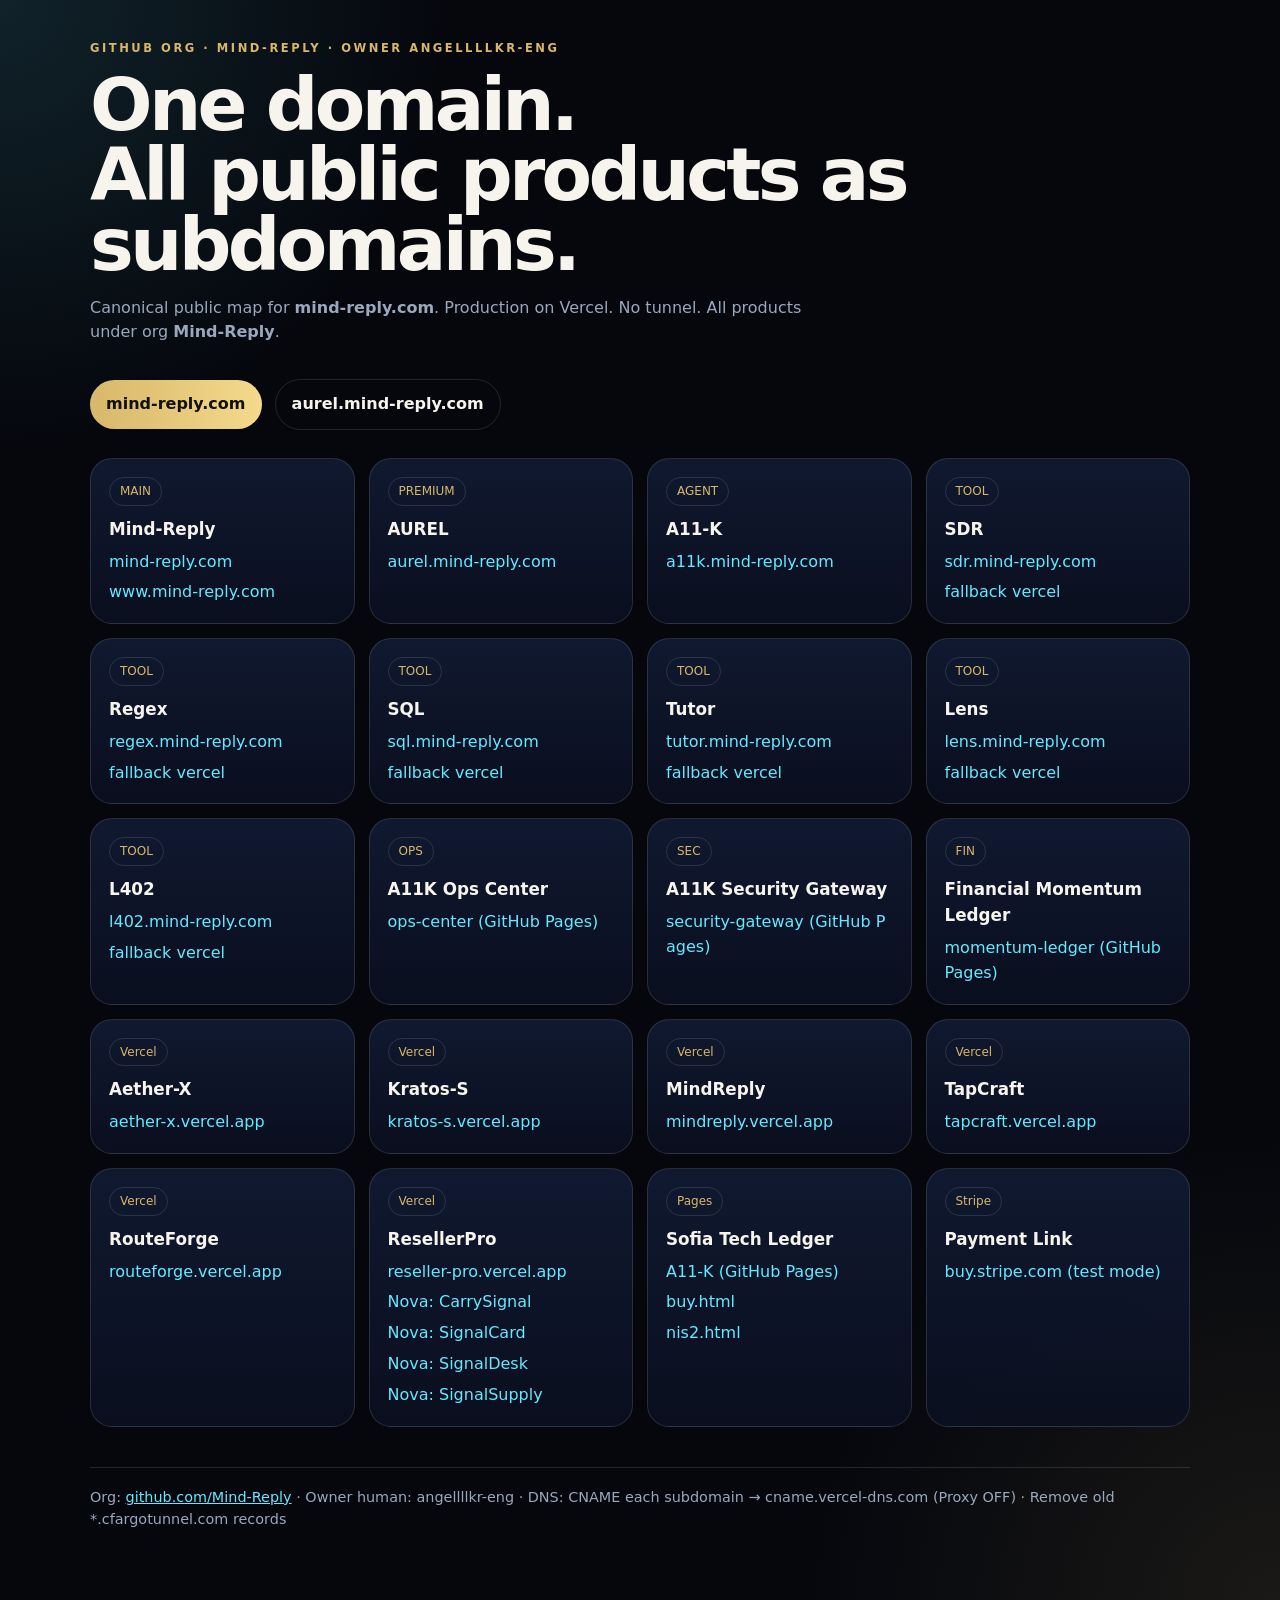
==== index.html @ 3abe85ab "Update hub index with all live deployments Added: ops-center, security-gateway, momentum-ledger (Git" ====
﻿<!doctype html>
<html lang="en">
<head>
  <meta charset="utf-8" />
  <meta name="viewport" content="width=device-width,initial-scale=1" />
  <title>Mind-Reply · Public Subdomains · Org Mind-Reply</title>
  <meta name="description" content="Mind-Reply public fleet on subdomains. Owned by angellllkr-eng under GitHub org Mind-Reply." />
  <meta name="author" content="angellllkr-eng" />
  <meta name="robots" content="index,follow" />
  <link rel="canonical" href="https://angellllkr-eng.github.io/" />
  <style>
    :root{--bg:#05070d;--text:#f6f4ed;--muted:#9aa7bd;--gold:#d8b76a;--cyan:#66e8ff;--line:rgba(255,255,255,.12)}
    *{box-sizing:border-box} body{margin:0;font-family:Inter,system-ui,sans-serif;background:radial-gradient(circle at top left,rgba(102,232,255,.12),transparent 28rem),radial-gradient(circle at bottom right,rgba(216,183,106,.1),transparent 30rem),var(--bg);color:var(--text);line-height:1.55}
    main{width:min(1100px,92vw);margin:0 auto;padding:40px 0 80px}
    .eyebrow{letter-spacing:.22em;text-transform:uppercase;color:var(--gold);font-size:.72rem;font-weight:600}
    h1{font-size:clamp(2.4rem,7vw,4.6rem);line-height:.95;letter-spacing:-.05em;margin:12px 0 10px}
    p{color:var(--muted);max-width:70ch}
    .grid{display:grid;grid-template-columns:repeat(auto-fit,minmax(240px,1fr));gap:14px;margin-top:28px}
    .card{border:1px solid var(--line);border-radius:22px;padding:18px;background:linear-gradient(180deg,rgba(17,26,51,.95),rgba(11,16,32,.9))}
    .card h3{margin:0 0 8px;font-size:1.05rem}
    .card a{color:var(--cyan);text-decoration:none;word-break:break-all;display:block;margin-top:6px}
    .badge{display:inline-block;border:1px solid var(--line);border-radius:999px;padding:4px 10px;color:var(--gold);font-size:.75rem;margin-bottom:10px}
    .cta{display:inline-flex;margin-top:18px;margin-right:8px;padding:12px 16px;border-radius:999px;background:linear-gradient(90deg,var(--gold),#f5da8c);color:#111;font-weight:800;text-decoration:none}
    footer{margin-top:40px;color:var(--muted);font-size:.9rem;border-top:1px solid var(--line);padding-top:18px}
  </style>
</head>
<body>
<main>
  <div class="eyebrow">GitHub org · Mind-Reply · Owner angellllkr-eng</div>
  <h1>One domain.<br/>All public products as subdomains.</h1>
  <p>Canonical public map for <strong>mind-reply.com</strong>. Production on Vercel. No tunnel. All products under org <strong>Mind-Reply</strong>.</p>
  <a class="cta" href="https://mind-reply.com">mind-reply.com</a>
  <a class="cta" href="https://aurel.mind-reply.com" style="background:transparent;border:1px solid var(--line);color:var(--text)">aurel.mind-reply.com</a>

  <div class="grid">
    <div class="card"><div class="badge">MAIN</div><h3>Mind-Reply</h3><a href="https://mind-reply.com">mind-reply.com</a><a href="https://www.mind-reply.com">www.mind-reply.com</a></div>
    <div class="card"><div class="badge">PREMIUM</div><h3>AUREL</h3><a href="https://aurel.mind-reply.com">aurel.mind-reply.com</a></div>
    <div class="card"><div class="badge">AGENT</div><h3>A11-K</h3><a href="https://a11k.mind-reply.com">a11k.mind-reply.com</a></div>
    <div class="card"><div class="badge">TOOL</div><h3>SDR</h3><a href="https://sdr.mind-reply.com">sdr.mind-reply.com</a><a href="https://sdr-agent-flax.vercel.app">fallback vercel</a></div>
    <div class="card"><div class="badge">TOOL</div><h3>Regex</h3><a href="https://regex.mind-reply.com">regex.mind-reply.com</a><a href="https://regex-forge.vercel.app">fallback vercel</a></div>
    <div class="card"><div class="badge">TOOL</div><h3>SQL</h3><a href="https://sql.mind-reply.com">sql.mind-reply.com</a><a href="https://sql-studio-weld.vercel.app">fallback vercel</a></div>
    <div class="card"><div class="badge">TOOL</div><h3>Tutor</h3><a href="https://tutor.mind-reply.com">tutor.mind-reply.com</a><a href="https://code-tutor-flame.vercel.app">fallback vercel</a></div>
    <div class="card"><div class="badge">TOOL</div><h3>Lens</h3><a href="https://lens.mind-reply.com">lens.mind-reply.com</a><a href="https://code-lens-henna.vercel.app">fallback vercel</a></div>
    <div class="card"><div class="badge">TOOL</div><h3>L402</h3><a href="https://l402.mind-reply.com">l402.mind-reply.com</a><a href="https://l402-skills.vercel.app">fallback vercel</a></div>
    <div class="card"><div class="badge">OPS</div><h3>A11K Ops Center</h3><a href="https://mind-reply.github.io/angellllkr-eng.github.io/ops-center/">ops-center (GitHub Pages)</a></div>
    <div class="card"><div class="badge">SEC</div><h3>A11K Security Gateway</h3><a href="https://mind-reply.github.io/angellllkr-eng.github.io/security-gateway/">security-gateway (GitHub Pages)</a></div>
    <div class="card"><div class="badge">FIN</div><h3>Financial Momentum Ledger</h3><a href="https://mind-reply.github.io/angellllkr-eng.github.io/momentum-ledger/">momentum-ledger (GitHub Pages)</a></div>
    <div class="card"><div class="badge">Vercel</div><h3>Aether-X</h3><a href="https://aether-x.vercel.app">aether-x.vercel.app</a></div>
    <div class="card"><div class="badge">Vercel</div><h3>Kratos-S</h3><a href="https://kratos-s.vercel.app">kratos-s.vercel.app</a></div>
    <div class="card"><div class="badge">Vercel</div><h3>MindReply</h3><a href="https://mindreply.vercel.app">mindreply.vercel.app</a></div>
    <div class="card"><div class="badge">Vercel</div><h3>TapCraft</h3><a href="https://tapcraft.vercel.app">tapcraft.vercel.app</a></div>
    <div class="card"><div class="badge">Vercel</div><h3>RouteForge</h3><a href="https://routeforge.vercel.app">routeforge.vercel.app</a></div>
    <div class="card"><div class="badge">Vercel</div><h3>ResellerPro</h3><a href="https://reseller-pro.vercel.app">reseller-pro.vercel.app</a><a href="https://reseller-pro.vercel.app/nova/carrysignal.html">Nova: CarrySignal</a><a href="https://reseller-pro.vercel.app/nova/signalcard.html">Nova: SignalCard</a><a href="https://reseller-pro.vercel.app/nova/signaldesk.html">Nova: SignalDesk</a><a href="https://reseller-pro.vercel.app/nova/signalsupply.html">Nova: SignalSupply</a></div>
    <div class="card"><div class="badge">Pages</div><h3>Sofia Tech Ledger</h3><a href="https://mind-reply.github.io/A11-K/">A11-K (GitHub Pages)</a><a href="https://mind-reply.github.io/A11-K/buy.html">buy.html</a><a href="https://mind-reply.github.io/A11-K/nis2.html">nis2.html</a></div>
    <div class="card"><div class="badge">Stripe</div><h3>Payment Link</h3><a href="https://buy.stripe.com/00w9ANbQYfgkcyk3Gq63K07">buy.stripe.com (test mode)</a></div>
  </div>

  <footer>
    Org: <a href="https://github.com/Mind-Reply" style="color:var(--cyan)">github.com/Mind-Reply</a> ·
    Owner human: angellllkr-eng ·
    DNS: CNAME each subdomain → cname.vercel-dns.com (Proxy OFF) ·
    Remove old *.cfargotunnel.com records
  </footer>
</main>
  <script src="./cs/mr-cs-widget.js" data-brand="mind-reply" data-title="Mind-Reply Concierge · 24/7" data-accent="#d8b76a"></script>
</body>
</html>
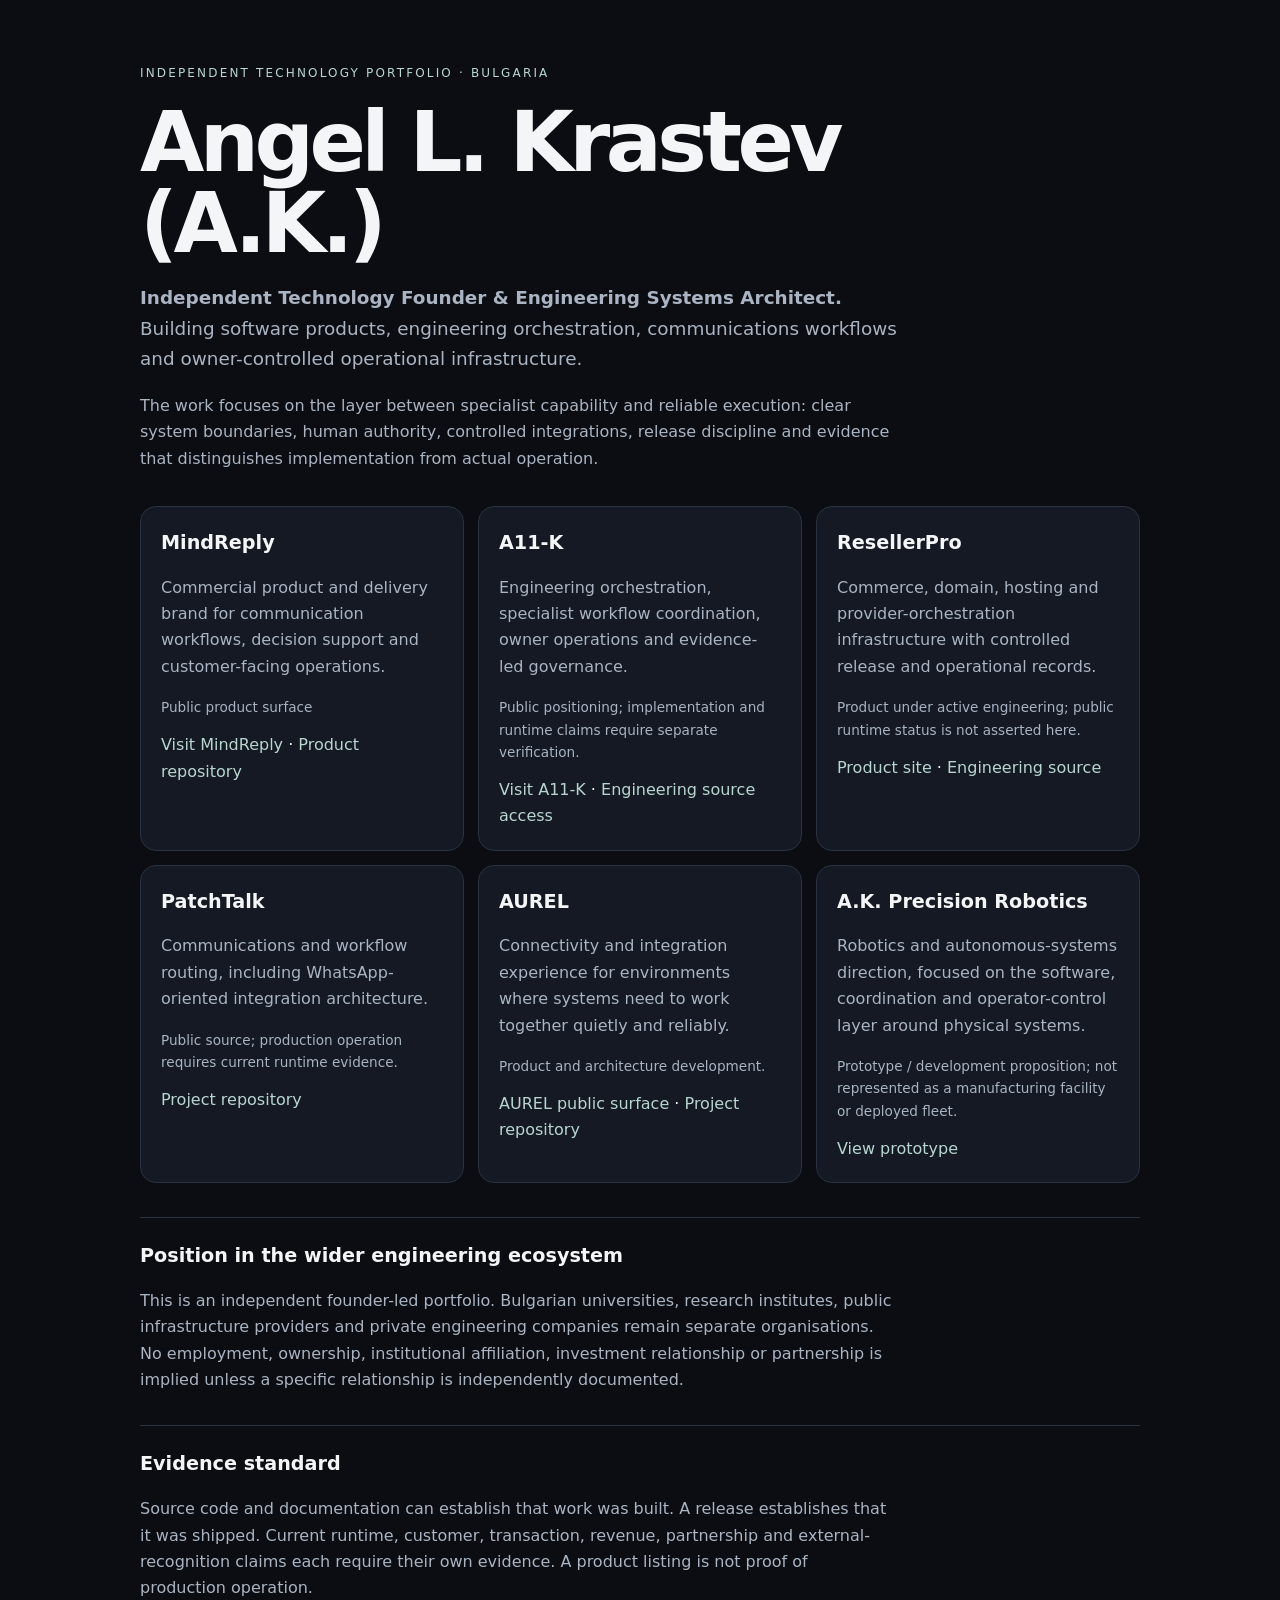
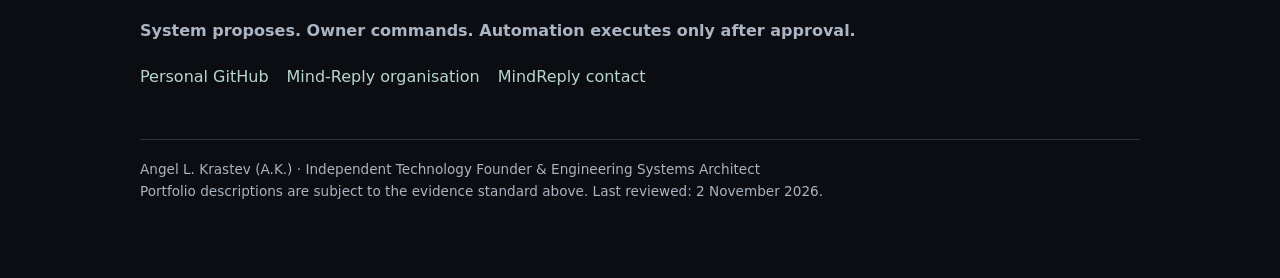
==== commit 78c0d4b7: "Update public founder portfolio and evidence-led positioning" ====
--- a/index.html
+++ b/index.html
@@ -1,68 +1,100 @@
-﻿<!doctype html>
+<!doctype html>
 <html lang="en">
 <head>
-  <meta charset="utf-8" />
-  <meta name="viewport" content="width=device-width,initial-scale=1" />
-  <title>Mind-Reply · Public Subdomains · Org Mind-Reply</title>
-  <meta name="description" content="Mind-Reply public fleet on subdomains. Owned by angellllkr-eng under GitHub org Mind-Reply." />
-  <meta name="author" content="angellllkr-eng" />
-  <meta name="robots" content="index,follow" />
-  <link rel="canonical" href="https://angellllkr-eng.github.io/" />
+  <meta charset="utf-8">
+  <meta name="viewport" content="width=device-width,initial-scale=1">
+  <title>Angel L. Krastev (A.K.) | Technology Founder & Engineering Systems Architect</title>
+  <meta name="description" content="Public portfolio of Angel L. Krastev (A.K.), an independent technology founder building software products, engineering orchestration and controlled operational systems from Bulgaria.">
+  <meta name="author" content="Angel L. Krastev">
+  <meta name="robots" content="index,follow">
+  <link rel="canonical" href="https://mind-reply.github.io/angellllkr-eng.github.io/">
   <style>
-    :root{--bg:#05070d;--text:#f6f4ed;--muted:#9aa7bd;--gold:#d8b76a;--cyan:#66e8ff;--line:rgba(255,255,255,.12)}
-    *{box-sizing:border-box} body{margin:0;font-family:Inter,system-ui,sans-serif;background:radial-gradient(circle at top left,rgba(102,232,255,.12),transparent 28rem),radial-gradient(circle at bottom right,rgba(216,183,106,.1),transparent 30rem),var(--bg);color:var(--text);line-height:1.55}
-    main{width:min(1100px,92vw);margin:0 auto;padding:40px 0 80px}
-    .eyebrow{letter-spacing:.22em;text-transform:uppercase;color:var(--gold);font-size:.72rem;font-weight:600}
-    h1{font-size:clamp(2.4rem,7vw,4.6rem);line-height:.95;letter-spacing:-.05em;margin:12px 0 10px}
-    p{color:var(--muted);max-width:70ch}
-    .grid{display:grid;grid-template-columns:repeat(auto-fit,minmax(240px,1fr));gap:14px;margin-top:28px}
-    .card{border:1px solid var(--line);border-radius:22px;padding:18px;background:linear-gradient(180deg,rgba(17,26,51,.95),rgba(11,16,32,.9))}
-    .card h3{margin:0 0 8px;font-size:1.05rem}
-    .card a{color:var(--cyan);text-decoration:none;word-break:break-all;display:block;margin-top:6px}
-    .badge{display:inline-block;border:1px solid var(--line);border-radius:999px;padding:4px 10px;color:var(--gold);font-size:.75rem;margin-bottom:10px}
-    .cta{display:inline-flex;margin-top:18px;margin-right:8px;padding:12px 16px;border-radius:999px;background:linear-gradient(90deg,var(--gold),#f5da8c);color:#111;font-weight:800;text-decoration:none}
-    footer{margin-top:40px;color:var(--muted);font-size:.9rem;border-top:1px solid var(--line);padding-top:18px}
+    :root{color-scheme:dark;--bg:#0b0d12;--panel:#141923;--line:#293241;--text:#f3f5f7;--muted:#aab4c2;--accent:#b9d5d0}
+    *{box-sizing:border-box}body{margin:0;background:var(--bg);color:var(--text);font:16px/1.65 Inter,system-ui,sans-serif}
+    main{width:min(1000px,92vw);margin:auto;padding:64px 0 76px}
+    .eyebrow{font-size:.75rem;letter-spacing:.18em;text-transform:uppercase;color:var(--accent)}
+    h1{font-size:clamp(2.5rem,7vw,5.2rem);line-height:.98;letter-spacing:-.055em;margin:18px 0}
+    h2{font-size:1.2rem;margin:0 0 10px}p{color:var(--muted);max-width:74ch}
+    .lead{font-size:1.15rem;max-width:760px}
+    .grid{display:grid;grid-template-columns:repeat(auto-fit,minmax(260px,1fr));gap:14px;margin:34px 0}
+    article{background:var(--panel);border:1px solid var(--line);border-radius:16px;padding:20px}
+    a{color:var(--accent);text-decoration:none}a:hover{text-decoration:underline}
+    .meta{font-size:.85rem;color:var(--muted)}.rule{border-top:1px solid var(--line);padding-top:22px;margin-top:32px}
+    .links{display:flex;flex-wrap:wrap;gap:18px;margin-top:20px}
+    footer{border-top:1px solid var(--line);margin-top:48px;padding-top:18px;color:var(--muted);font-size:.85rem}
   </style>
 </head>
 <body>
 <main>
-  <div class="eyebrow">GitHub org · Mind-Reply · Owner angellllkr-eng</div>
-  <h1>One domain.<br/>All public products as subdomains.</h1>
-  <p>Canonical public map for <strong>mind-reply.com</strong>. Production on Vercel. No tunnel. All products under org <strong>Mind-Reply</strong>.</p>
-  <a class="cta" href="https://mind-reply.com">mind-reply.com</a>
-  <a class="cta" href="https://aurel.mind-reply.com" style="background:transparent;border:1px solid var(--line);color:var(--text)">aurel.mind-reply.com</a>
+  <div class="eyebrow">Independent technology portfolio · Bulgaria</div>
+  <h1>Angel L. Krastev<br>(A.K.)</h1>
+  <p class="lead"><strong>Independent Technology Founder &amp; Engineering Systems Architect.</strong> Building software products, engineering orchestration, communications workflows and owner-controlled operational infrastructure.</p>
+  <p>The work focuses on the layer between specialist capability and reliable execution: clear system boundaries, human authority, controlled integrations, release discipline and evidence that distinguishes implementation from actual operation.</p>
 
-  <div class="grid">
-    <div class="card"><div class="badge">MAIN</div><h3>Mind-Reply</h3><a href="https://mind-reply.com">mind-reply.com</a><a href="https://www.mind-reply.com">www.mind-reply.com</a></div>
-    <div class="card"><div class="badge">PREMIUM</div><h3>AUREL</h3><a href="https://aurel.mind-reply.com">aurel.mind-reply.com</a></div>
-    <div class="card"><div class="badge">AGENT</div><h3>A11-K</h3><a href="https://a11k.mind-reply.com">a11k.mind-reply.com</a></div>
-    <div class="card"><div class="badge">TOOL</div><h3>SDR</h3><a href="https://sdr.mind-reply.com">sdr.mind-reply.com</a><a href="https://sdr-agent-flax.vercel.app">fallback vercel</a></div>
-    <div class="card"><div class="badge">TOOL</div><h3>Regex</h3><a href="https://regex.mind-reply.com">regex.mind-reply.com</a><a href="https://regex-forge.vercel.app">fallback vercel</a></div>
-    <div class="card"><div class="badge">TOOL</div><h3>SQL</h3><a href="https://sql.mind-reply.com">sql.mind-reply.com</a><a href="https://sql-studio-weld.vercel.app">fallback vercel</a></div>
-    <div class="card"><div class="badge">TOOL</div><h3>Tutor</h3><a href="https://tutor.mind-reply.com">tutor.mind-reply.com</a><a href="https://code-tutor-flame.vercel.app">fallback vercel</a></div>
-    <div class="card"><div class="badge">TOOL</div><h3>Lens</h3><a href="https://lens.mind-reply.com">lens.mind-reply.com</a><a href="https://code-lens-henna.vercel.app">fallback vercel</a></div>
-    <div class="card"><div class="badge">TOOL</div><h3>L402</h3><a href="https://l402.mind-reply.com">l402.mind-reply.com</a><a href="https://l402-skills.vercel.app">fallback vercel</a></div>
-    <div class="card"><div class="badge">OPS</div><h3>A11K Ops Center</h3><a href="https://mind-reply.github.io/angellllkr-eng.github.io/ops-center/">ops-center (GitHub Pages)</a></div>
-    <div class="card"><div class="badge">SEC</div><h3>A11K Security Gateway</h3><a href="https://mind-reply.github.io/angellllkr-eng.github.io/security-gateway/">security-gateway (GitHub Pages)</a></div>
-    <div class="card"><div class="badge">FIN</div><h3>Financial Momentum Ledger</h3><a href="https://mind-reply.github.io/angellllkr-eng.github.io/momentum-ledger/">momentum-ledger (GitHub Pages)</a></div>
-    <div class="card"><div class="badge">Vercel</div><h3>Aether-X</h3><a href="https://aether-x.vercel.app">aether-x.vercel.app</a></div>
-    <div class="card"><div class="badge">Vercel</div><h3>Kratos-S</h3><a href="https://kratos-s.vercel.app">kratos-s.vercel.app</a></div>
-    <div class="card"><div class="badge">Vercel</div><h3>MindReply</h3><a href="https://mindreply.vercel.app">mindreply.vercel.app</a></div>
-    <div class="card"><div class="badge">Vercel</div><h3>TapCraft</h3><a href="https://tapcraft.vercel.app">tapcraft.vercel.app</a></div>
-    <div class="card"><div class="badge">Vercel</div><h3>RouteForge</h3><a href="https://routeforge.vercel.app">routeforge.vercel.app</a></div>
-    <div class="card"><div class="badge">Vercel</div><h3>ResellerPro</h3><a href="https://reseller-pro.vercel.app">reseller-pro.vercel.app</a><a href="https://reseller-pro.vercel.app/nova/carrysignal.html">Nova: CarrySignal</a><a href="https://reseller-pro.vercel.app/nova/signalcard.html">Nova: SignalCard</a><a href="https://reseller-pro.vercel.app/nova/signaldesk.html">Nova: SignalDesk</a><a href="https://reseller-pro.vercel.app/nova/signalsupply.html">Nova: SignalSupply</a></div>
-    <div class="card"><div class="badge">Pages</div><h3>Sofia Tech Ledger</h3><a href="https://mind-reply.github.io/A11-K/">A11-K (GitHub Pages)</a><a href="https://mind-reply.github.io/A11-K/buy.html">buy.html</a><a href="https://mind-reply.github.io/A11-K/nis2.html">nis2.html</a></div>
-    <div class="card"><div class="badge">Stripe</div><h3>Payment Link</h3><a href="https://buy.stripe.com/00w9ANbQYfgkcyk3Gq63K07">buy.stripe.com (test mode)</a></div>
-  </div>
+  <section class="grid" aria-label="Portfolio">
+    <article>
+      <h2>MindReply</h2>
+      <p>Commercial product and delivery brand for communication workflows, decision support and customer-facing operations.</p>
+      <p class="meta">Public product surface</p>
+      <a href="https://www.mind-reply.com/">Visit MindReply</a> ·
+      <a href="https://github.com/Mind-Reply/mindreply-app">Product repository</a>
+    </article>
+    <article>
+      <h2>A11-K</h2>
+      <p>Engineering orchestration, specialist workflow coordination, owner operations and evidence-led governance.</p>
+      <p class="meta">Public positioning; implementation and runtime claims require separate verification.</p>
+      <a href="https://a11-k.space/">Visit A11-K</a> ·
+      <a href="https://github.com/angellllkr-eng/A11-K">Engineering source access</a>
+    </article>
+    <article>
+      <h2>ResellerPro</h2>
+      <p>Commerce, domain, hosting and provider-orchestration infrastructure with controlled release and operational records.</p>
+      <p class="meta">Product under active engineering; public runtime status is not asserted here.</p>
+      <a href="https://resellerpro.app/">Product site</a> ·
+      <a href="https://github.com/angellllkr-eng/resellerpro-platform">Engineering source</a>
+    </article>
+    <article>
+      <h2>PatchTalk</h2>
+      <p>Communications and workflow routing, including WhatsApp-oriented integration architecture.</p>
+      <p class="meta">Public source; production operation requires current runtime evidence.</p>
+      <a href="https://github.com/Mind-Reply/whatsapp-ai-router">Project repository</a>
+    </article>
+    <article>
+      <h2>AUREL</h2>
+      <p>Connectivity and integration experience for environments where systems need to work together quietly and reliably.</p>
+      <p class="meta">Product and architecture development.</p>
+      <a href="https://aurel.a11-k.space/">AUREL public surface</a> ·
+      <a href="https://github.com/Mind-Reply/Aurel">Project repository</a>
+    </article>
+    <article>
+      <h2>A.K. Precision Robotics</h2>
+      <p>Robotics and autonomous-systems direction, focused on the software, coordination and operator-control layer around physical systems.</p>
+      <p class="meta">Prototype / development proposition; not represented as a manufacturing facility or deployed fleet.</p>
+      <a href="https://akrobotics-nomrdbew.manus.space/">View prototype</a>
+    </article>
+  </section>
+
+  <section class="rule">
+    <h2>Position in the wider engineering ecosystem</h2>
+    <p>This is an independent founder-led portfolio. Bulgarian universities, research institutes, public infrastructure providers and private engineering companies remain separate organisations. No employment, ownership, institutional affiliation, investment relationship or partnership is implied unless a specific relationship is independently documented.</p>
+  </section>
+
+  <section class="rule">
+    <h2>Evidence standard</h2>
+    <p>Source code and documentation can establish that work was built. A release establishes that it was shipped. Current runtime, customer, transaction, revenue, partnership and external-recognition claims each require their own evidence. A product listing is not proof of production operation.</p>
+    <p><strong>System proposes. Owner commands. Automation executes only after approval.</strong></p>
+  </section>
+
+  <nav class="links" aria-label="Public links">
+    <a href="https://github.com/angellllkr-eng">Personal GitHub</a>
+    <a href="https://github.com/Mind-Reply">Mind-Reply organisation</a>
+    <a href="https://www.mind-reply.com/contact">MindReply contact</a>
+  </nav>
 
   <footer>
-    Org: <a href="https://github.com/Mind-Reply" style="color:var(--cyan)">github.com/Mind-Reply</a> ·
-    Owner human: angellllkr-eng ·
-    DNS: CNAME each subdomain → cname.vercel-dns.com (Proxy OFF) ·
-    Remove old *.cfargotunnel.com records
+    <div>Angel L. Krastev (A.K.) · Independent Technology Founder &amp; Engineering Systems Architect</div>
+    <div>Portfolio descriptions are subject to the evidence standard above. Last reviewed: 2 November 2026.</div>
   </footer>
 </main>
-  <script src="./cs/mr-cs-widget.js" data-brand="mind-reply" data-title="Mind-Reply Concierge · 24/7" data-accent="#d8b76a"></script>
 </body>
-</html>
-
+</html>
